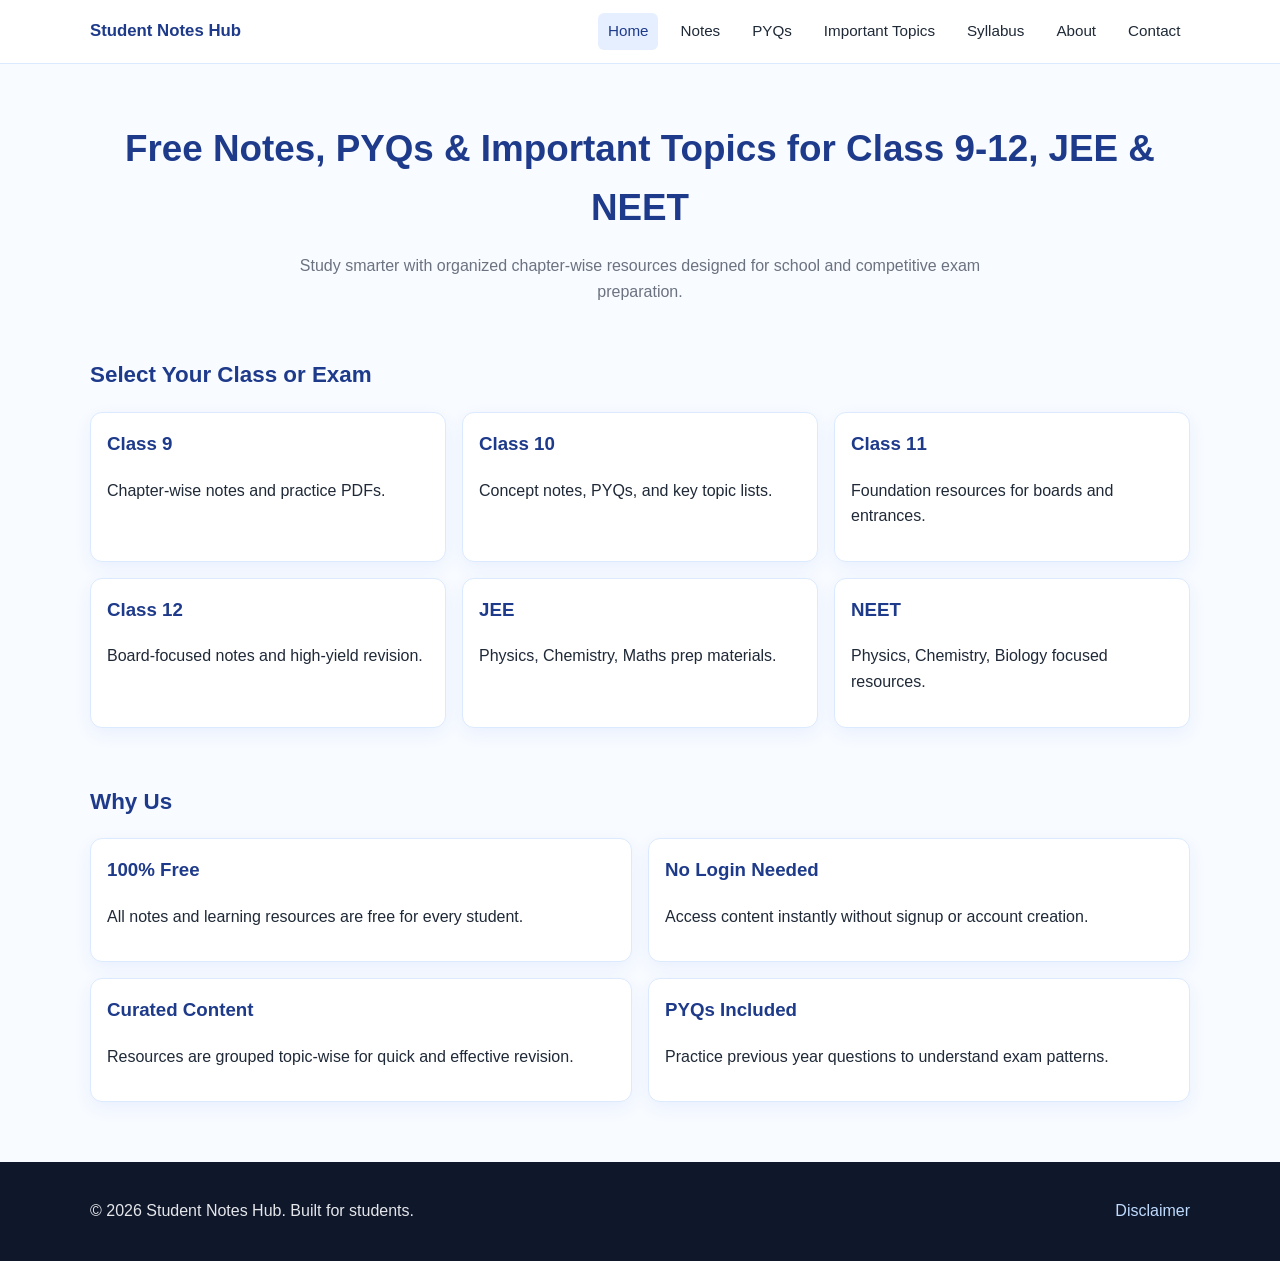
==== index.html @ 2b0ca493 "Build complete responsive static student platform site Co-authored-by: divyamyadav004-dot <325198265" ====
<!DOCTYPE html>
<html lang="en">
  <head>
    <meta charset="UTF-8" />
    <meta name="viewport" content="width=device-width, initial-scale=1.0" />
    <title>Student Notes Hub | Free Notes, PYQs & Important Topics</title>
    <link rel="stylesheet" href="css/styles.css" />
  </head>
  <body>
    <!-- Shared navigation -->
    <header class="site-header">
      <div class="container navbar">
        <a class="brand" href="index.html">Student Notes Hub</a>
        <button class="nav-toggle" type="button" data-nav-toggle>☰ Menu</button>
        <nav class="nav-links" data-nav-links>
          <a class="active" href="index.html">Home</a>
          <a href="pages/notes.html">Notes</a>
          <a href="pages/pyqs.html">PYQs</a>
          <a href="pages/important-topics.html">Important Topics</a>
          <a href="pages/syllabus.html">Syllabus</a>
          <a href="pages/about.html">About</a>
          <a href="pages/contact.html">Contact</a>
        </nav>
      </div>
    </header>

    <main>
      <section class="hero">
        <div class="container">
          <h1>Free Notes, PYQs &amp; Important Topics for Class 9-12, JEE &amp; NEET</h1>
          <p>
            Study smarter with organized chapter-wise resources designed for school and competitive exam preparation.
          </p>
        </div>
      </section>

      <section class="section">
        <div class="container">
          <h2>Select Your Class or Exam</h2>
          <div class="grid cols-3">
            <article class="card"><h3>Class 9</h3><p>Chapter-wise notes and practice PDFs.</p></article>
            <article class="card"><h3>Class 10</h3><p>Concept notes, PYQs, and key topic lists.</p></article>
            <article class="card"><h3>Class 11</h3><p>Foundation resources for boards and entrances.</p></article>
            <article class="card"><h3>Class 12</h3><p>Board-focused notes and high-yield revision.</p></article>
            <article class="card"><h3>JEE</h3><p>Physics, Chemistry, Maths prep materials.</p></article>
            <article class="card"><h3>NEET</h3><p>Physics, Chemistry, Biology focused resources.</p></article>
          </div>
        </div>
      </section>

      <section class="section">
        <div class="container">
          <h2>Why Us</h2>
          <div class="grid cols-2">
            <article class="card"><h3>100% Free</h3><p>All notes and learning resources are free for every student.</p></article>
            <article class="card"><h3>No Login Needed</h3><p>Access content instantly without signup or account creation.</p></article>
            <article class="card"><h3>Curated Content</h3><p>Resources are grouped topic-wise for quick and effective revision.</p></article>
            <article class="card"><h3>PYQs Included</h3><p>Practice previous year questions to understand exam patterns.</p></article>
          </div>
        </div>
      </section>
    </main>

    <!-- Shared footer -->
    <footer class="site-footer">
      <div class="container footer-content">
        <p>&copy; 2026 Student Notes Hub. Built for students.</p>
        <a href="pages/disclaimer.html">Disclaimer</a>
      </div>
    </footer>

    <script src="js/main.js"></script>
  </body>
</html>
---- css/styles.css ----
:root {
  --primary: #1d4ed8;
  --primary-dark: #1e3a8a;
  --bg: #f8fbff;
  --white: #ffffff;
  --text: #1f2937;
  --muted: #6b7280;
  --border: #dbeafe;
}

* {
  box-sizing: border-box;
}

body {
  margin: 0;
  font-family: "Inter", "Segoe UI", Arial, sans-serif;
  background: var(--bg);
  color: var(--text);
  line-height: 1.6;
}

.container {
  width: min(1100px, 92%);
  margin: 0 auto;
}

.site-header {
  background: var(--white);
  border-bottom: 1px solid var(--border);
  position: sticky;
  top: 0;
  z-index: 10;
}

.navbar {
  display: flex;
  justify-content: space-between;
  align-items: center;
  gap: 1rem;
  padding: 0.8rem 0;
}

.brand {
  font-weight: 700;
  color: var(--primary-dark);
  text-decoration: none;
  font-size: 1.05rem;
}

.nav-toggle {
  display: none;
  border: 1px solid var(--border);
  border-radius: 6px;
  background: var(--white);
  color: var(--primary-dark);
  padding: 0.4rem 0.6rem;
  font-size: 1rem;
}

.nav-links {
  display: flex;
  gap: 0.8rem;
  flex-wrap: wrap;
}

.nav-links a {
  color: var(--text);
  text-decoration: none;
  padding: 0.4rem 0.6rem;
  border-radius: 6px;
  font-size: 0.95rem;
}

.nav-links a:hover,
.nav-links a.active {
  background: #e6efff;
  color: var(--primary-dark);
}

.hero {
  padding: 3.5rem 0 2rem;
  text-align: center;
}

.hero h1 {
  margin: 0;
  color: var(--primary-dark);
  font-size: clamp(1.5rem, 4vw, 2.3rem);
}

.hero p {
  margin: 1rem auto 0;
  max-width: 700px;
  color: var(--muted);
}

.section {
  padding: 1.3rem 0 2.2rem;
}

.section h2 {
  margin-top: 0;
  color: var(--primary-dark);
  font-size: 1.4rem;
}

.grid {
  display: grid;
  gap: 1rem;
}

.grid.cols-2 {
  grid-template-columns: repeat(2, minmax(0, 1fr));
}

.grid.cols-3 {
  grid-template-columns: repeat(3, minmax(0, 1fr));
}

.card {
  background: var(--white);
  border: 1px solid var(--border);
  border-radius: 12px;
  padding: 1rem;
  box-shadow: 0 6px 18px rgba(37, 99, 235, 0.07);
}

.card h3,
.card h4 {
  margin-top: 0;
  color: var(--primary-dark);
}

.list {
  list-style: none;
  margin: 0;
  padding: 0;
}

.list li {
  padding: 0.55rem 0;
  border-bottom: 1px dashed #d6e4ff;
}

.list li:last-child {
  border-bottom: none;
}

.list-row {
  display: flex;
  justify-content: space-between;
  align-items: center;
  gap: 0.8rem;
  flex-wrap: wrap;
}

.btn {
  display: inline-block;
  text-decoration: none;
  border: none;
  background: var(--primary);
  color: var(--white);
  padding: 0.45rem 0.75rem;
  border-radius: 8px;
  font-size: 0.9rem;
  cursor: pointer;
}

.btn:hover {
  background: var(--primary-dark);
}

.note {
  border-left: 4px solid #f59e0b;
  background: #fff7e6;
  padding: 0.8rem;
  border-radius: 8px;
  font-size: 0.93rem;
}

.form-group {
  margin-bottom: 1rem;
}

label {
  display: block;
  font-weight: 600;
  margin-bottom: 0.35rem;
}

input,
textarea {
  width: 100%;
  border: 1px solid #bfd4ff;
  border-radius: 8px;
  padding: 0.7rem;
  font: inherit;
}

textarea {
  min-height: 130px;
  resize: vertical;
}

.site-footer {
  margin-top: 1.5rem;
  background: #0f172a;
  color: #e5e7eb;
  padding: 1.3rem 0;
}

.footer-content {
  display: flex;
  justify-content: space-between;
  gap: 1rem;
  align-items: center;
  flex-wrap: wrap;
}

.footer-content a {
  color: #bfdbfe;
  text-decoration: none;
}

@media (max-width: 900px) {
  .grid.cols-3 {
    grid-template-columns: repeat(2, minmax(0, 1fr));
  }
}

@media (max-width: 720px) {
  .nav-toggle {
    display: block;
  }

  .navbar {
    align-items: flex-start;
    flex-direction: column;
  }

  .nav-links {
    display: none;
    width: 100%;
    flex-direction: column;
    gap: 0.2rem;
  }

  .nav-links.open {
    display: flex;
  }

  .nav-links a {
    width: 100%;
  }

  .grid.cols-2,
  .grid.cols-3 {
    grid-template-columns: 1fr;
  }
}
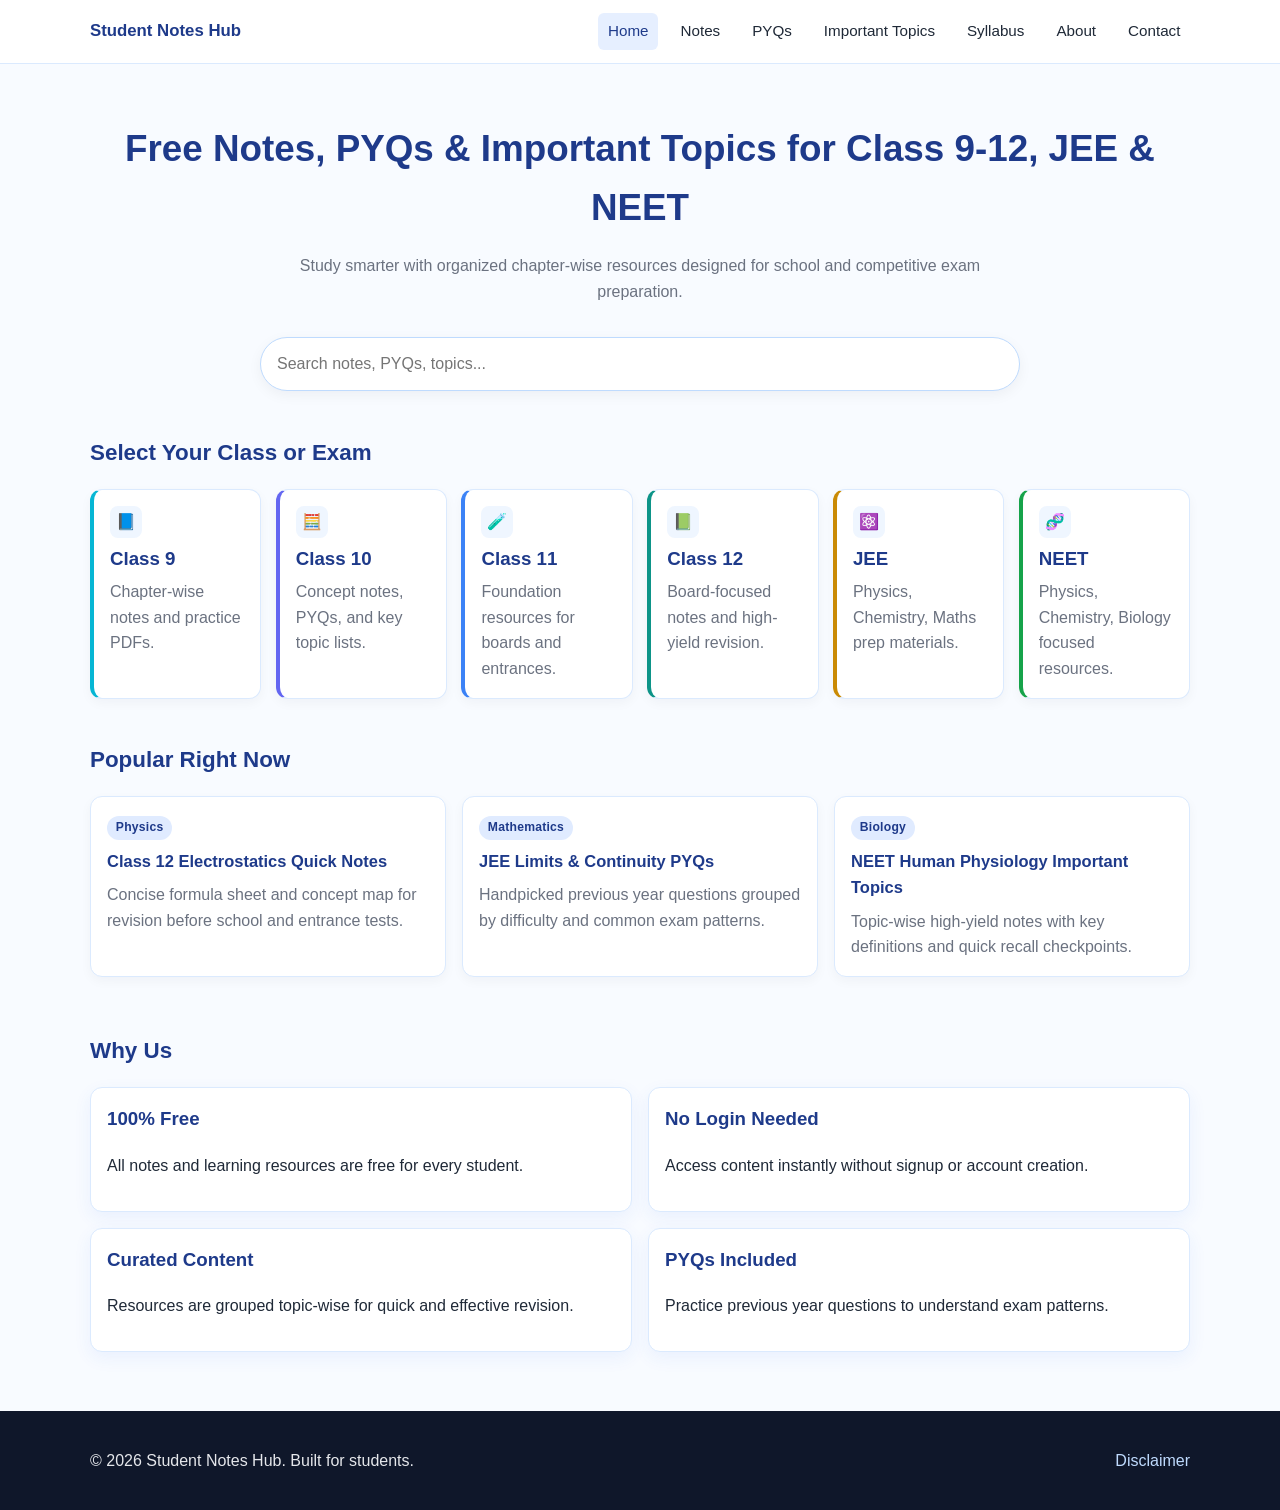
==== commit 35816af8: "Redesign homepage with Scribd-inspired layout Co-authored-by: divyamyadav004-dot <325198265+divyamya" ====
--- a/index.html
+++ b/index.html
@@ -34,16 +34,80 @@
         </div>
       </section>
 
-      <section class="section">
+      <!-- Homepage search bar (UI only; search behavior can be added later) -->
+      <section class="section home-search-section">
+        <div class="container">
+          <div class="home-search-wrap">
+            <label class="sr-only" for="homepage-search">Search notes and topics</label>
+            <input
+              id="homepage-search"
+              type="search"
+              placeholder="Search notes, PYQs, topics..."
+              aria-label="Search notes, PYQs, topics"
+            />
+          </div>
+        </div>
+      </section>
+
+      <!-- Scribd-inspired browse tiles -->
+      <section class="section section-compact">
         <div class="container">
           <h2>Select Your Class or Exam</h2>
-          <div class="grid cols-3">
-            <article class="card"><h3>Class 9</h3><p>Chapter-wise notes and practice PDFs.</p></article>
-            <article class="card"><h3>Class 10</h3><p>Concept notes, PYQs, and key topic lists.</p></article>
-            <article class="card"><h3>Class 11</h3><p>Foundation resources for boards and entrances.</p></article>
-            <article class="card"><h3>Class 12</h3><p>Board-focused notes and high-yield revision.</p></article>
-            <article class="card"><h3>JEE</h3><p>Physics, Chemistry, Maths prep materials.</p></article>
-            <article class="card"><h3>NEET</h3><p>Physics, Chemistry, Biology focused resources.</p></article>
+          <div class="home-class-grid">
+            <article class="card class-tile accent-cyan">
+              <span class="tile-icon" aria-hidden="true">📘</span>
+              <h3>Class 9</h3>
+              <p>Chapter-wise notes and practice PDFs.</p>
+            </article>
+            <article class="card class-tile accent-indigo">
+              <span class="tile-icon" aria-hidden="true">🧮</span>
+              <h3>Class 10</h3>
+              <p>Concept notes, PYQs, and key topic lists.</p>
+            </article>
+            <article class="card class-tile accent-blue">
+              <span class="tile-icon" aria-hidden="true">🧪</span>
+              <h3>Class 11</h3>
+              <p>Foundation resources for boards and entrances.</p>
+            </article>
+            <article class="card class-tile accent-teal">
+              <span class="tile-icon" aria-hidden="true">📗</span>
+              <h3>Class 12</h3>
+              <p>Board-focused notes and high-yield revision.</p>
+            </article>
+            <article class="card class-tile accent-gold">
+              <span class="tile-icon" aria-hidden="true">⚛️</span>
+              <h3>JEE</h3>
+              <p>Physics, Chemistry, Maths prep materials.</p>
+            </article>
+            <article class="card class-tile accent-green">
+              <span class="tile-icon" aria-hidden="true">🧬</span>
+              <h3>NEET</h3>
+              <p>Physics, Chemistry, Biology focused resources.</p>
+            </article>
+          </div>
+        </div>
+      </section>
+
+      <!-- Document preview style cards -->
+      <section class="section section-compact">
+        <div class="container">
+          <h2>Popular Right Now</h2>
+          <div class="home-feature-grid">
+            <article class="card feature-card">
+              <span class="feature-tag">Physics</span>
+              <h3>Class 12 Electrostatics Quick Notes</h3>
+              <p>Concise formula sheet and concept map for revision before school and entrance tests.</p>
+            </article>
+            <article class="card feature-card">
+              <span class="feature-tag">Mathematics</span>
+              <h3>JEE Limits &amp; Continuity PYQs</h3>
+              <p>Handpicked previous year questions grouped by difficulty and common exam patterns.</p>
+            </article>
+            <article class="card feature-card">
+              <span class="feature-tag">Biology</span>
+              <h3>NEET Human Physiology Important Topics</h3>
+              <p>Topic-wise high-yield notes with key definitions and quick recall checkpoints.</p>
+            </article>
           </div>
         </div>
       </section>
--- a/css/styles.css
+++ b/css/styles.css
@@ -95,8 +95,24 @@
   color: var(--muted);
 }
 
+.sr-only {
+  position: absolute;
+  width: 1px;
+  height: 1px;
+  padding: 0;
+  margin: -1px;
+  overflow: hidden;
+  clip: rect(0, 0, 0, 0);
+  white-space: nowrap;
+  border: 0;
+}
+
 .section {
   padding: 1.3rem 0 2.2rem;
+}
+
+.section-compact {
+  padding-top: 0.5rem;
 }
 
 .section h2 {
@@ -130,6 +146,116 @@
 .card h4 {
   margin-top: 0;
   color: var(--primary-dark);
+}
+
+/* Homepage redesign: search and document-library inspired tiles */
+.home-search-section {
+  padding-top: 0;
+}
+
+.home-search-wrap {
+  max-width: 760px;
+  margin: 0 auto;
+}
+
+.home-search-wrap input {
+  border: 1px solid #bfdbfe;
+  background: var(--white);
+  border-radius: 999px;
+  padding: 0.85rem 1rem;
+  box-shadow: 0 4px 14px rgba(15, 23, 42, 0.05);
+}
+
+.home-search-wrap input:focus {
+  outline: 2px solid #93c5fd;
+  outline-offset: 2px;
+}
+
+.home-class-grid {
+  display: grid;
+  grid-template-columns: repeat(2, minmax(0, 1fr));
+  gap: 0.9rem;
+}
+
+.class-tile {
+  position: relative;
+  border-left: 4px solid transparent;
+  box-shadow: 0 4px 12px rgba(15, 23, 42, 0.04);
+}
+
+.tile-icon {
+  display: inline-flex;
+  width: 2rem;
+  height: 2rem;
+  align-items: center;
+  justify-content: center;
+  border-radius: 8px;
+  background: #eff6ff;
+  margin-bottom: 0.35rem;
+}
+
+.class-tile h3 {
+  margin-bottom: 0.35rem;
+}
+
+.class-tile p {
+  margin: 0;
+  color: var(--muted);
+}
+
+.accent-cyan {
+  border-left-color: #06b6d4;
+}
+
+.accent-indigo {
+  border-left-color: #6366f1;
+}
+
+.accent-blue {
+  border-left-color: #3b82f6;
+}
+
+.accent-teal {
+  border-left-color: #0d9488;
+}
+
+.accent-gold {
+  border-left-color: #ca8a04;
+}
+
+.accent-green {
+  border-left-color: #16a34a;
+}
+
+.home-feature-grid {
+  display: grid;
+  grid-template-columns: repeat(1, minmax(0, 1fr));
+  gap: 1rem;
+}
+
+.feature-card {
+  box-shadow: 0 4px 12px rgba(15, 23, 42, 0.04);
+}
+
+.feature-card h3 {
+  margin: 0.5rem 0;
+  font-size: 1.03rem;
+}
+
+.feature-card p {
+  margin: 0;
+  color: var(--muted);
+}
+
+.feature-tag {
+  display: inline-block;
+  background: #e0ebff;
+  color: var(--primary-dark);
+  border-radius: 999px;
+  padding: 0.15rem 0.55rem;
+  font-size: 0.76rem;
+  font-weight: 600;
+  letter-spacing: 0.02em;
 }
 
 .list {
@@ -229,6 +355,26 @@
   }
 }
 
+@media (min-width: 900px) {
+  .home-class-grid {
+    grid-template-columns: repeat(4, minmax(0, 1fr));
+  }
+
+  .home-feature-grid {
+    grid-template-columns: repeat(2, minmax(0, 1fr));
+  }
+}
+
+@media (min-width: 1200px) {
+  .home-class-grid {
+    grid-template-columns: repeat(6, minmax(0, 1fr));
+  }
+
+  .home-feature-grid {
+    grid-template-columns: repeat(3, minmax(0, 1fr));
+  }
+}
+
 @media (max-width: 720px) {
   .nav-toggle {
     display: block;
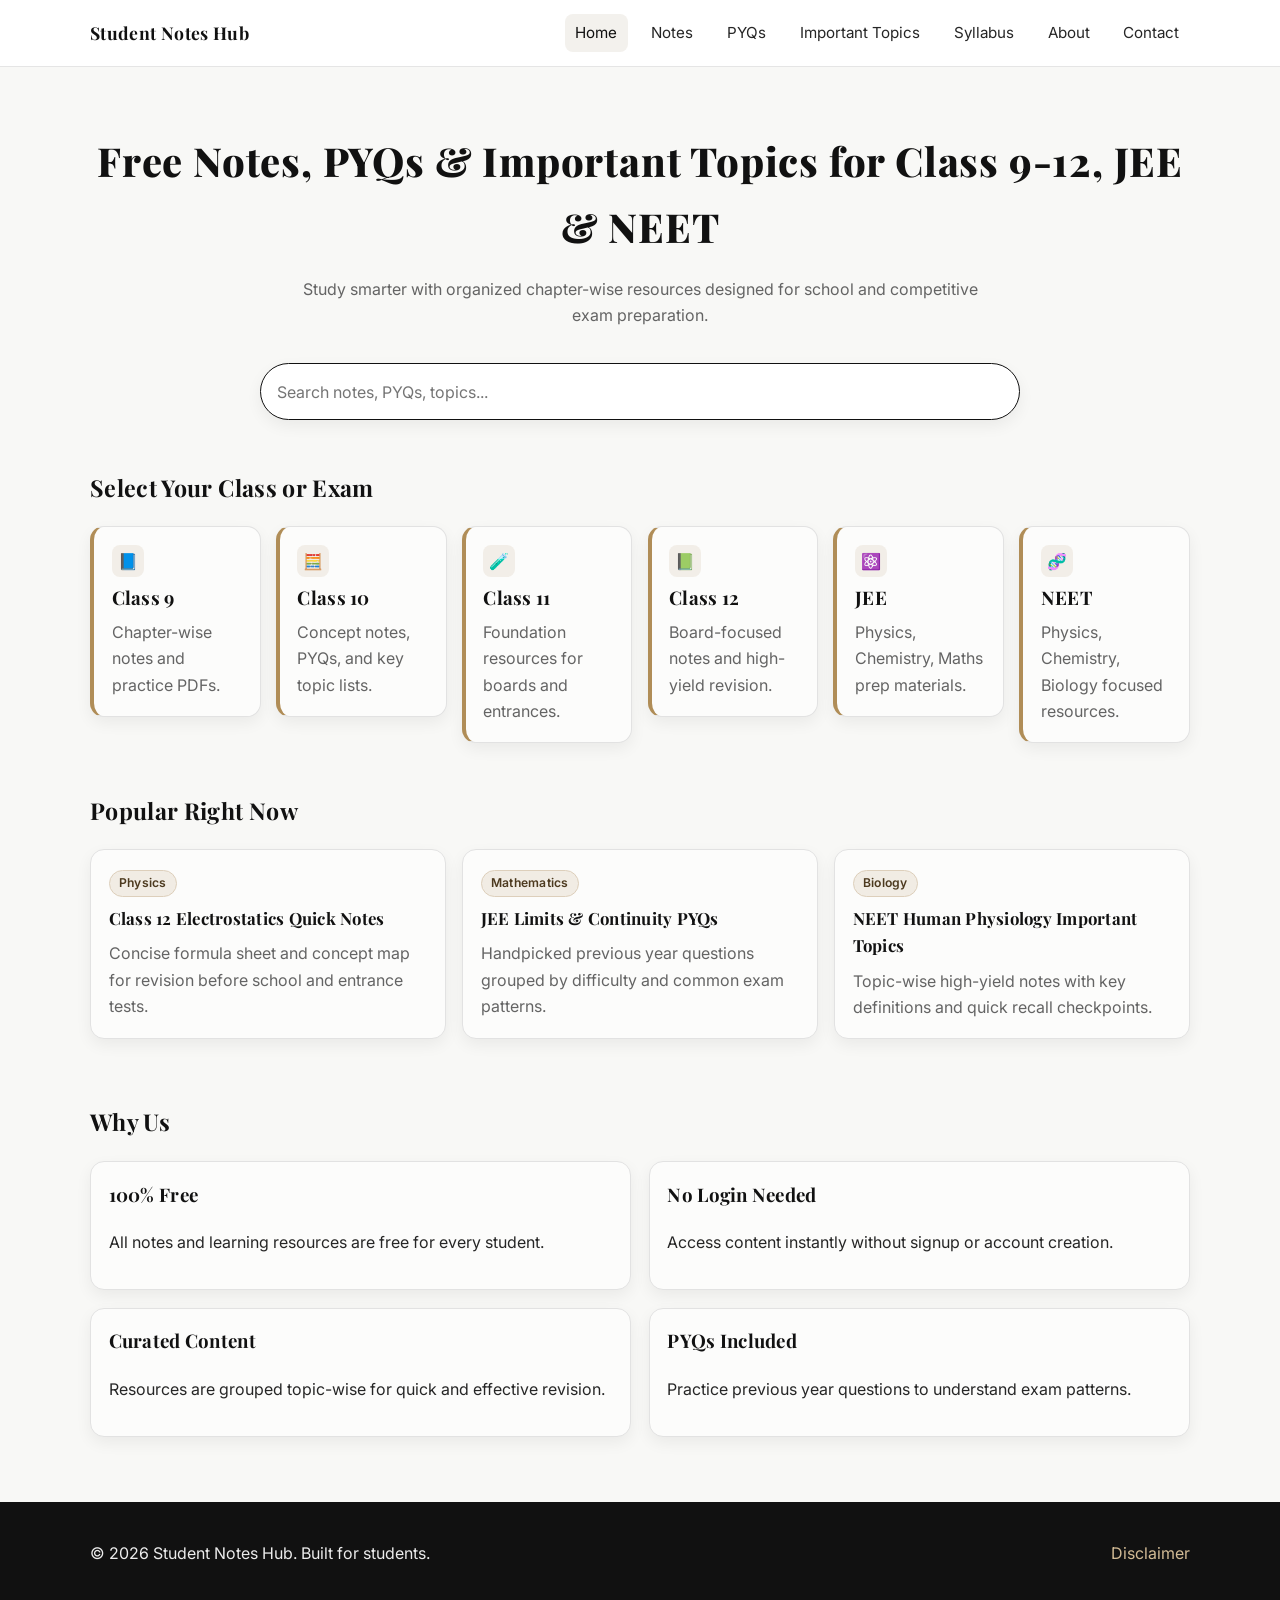
==== commit dd682a84: "Add clickable homepage cards and wire PDF resources Co-authored-by: divyamyadav004-dot <325198265+di" ====
--- a/index.html
+++ b/index.html
@@ -54,36 +54,48 @@
         <div class="container">
           <h2>Select Your Class or Exam</h2>
           <div class="home-class-grid">
-            <article class="card class-tile accent-cyan">
-              <span class="tile-icon" aria-hidden="true">📘</span>
-              <h3>Class 9</h3>
-              <p>Chapter-wise notes and practice PDFs.</p>
-            </article>
-            <article class="card class-tile accent-indigo">
-              <span class="tile-icon" aria-hidden="true">🧮</span>
-              <h3>Class 10</h3>
-              <p>Concept notes, PYQs, and key topic lists.</p>
-            </article>
-            <article class="card class-tile accent-blue">
-              <span class="tile-icon" aria-hidden="true">🧪</span>
-              <h3>Class 11</h3>
-              <p>Foundation resources for boards and entrances.</p>
-            </article>
-            <article class="card class-tile accent-teal">
-              <span class="tile-icon" aria-hidden="true">📗</span>
-              <h3>Class 12</h3>
-              <p>Board-focused notes and high-yield revision.</p>
-            </article>
-            <article class="card class-tile accent-gold">
-              <span class="tile-icon" aria-hidden="true">⚛️</span>
-              <h3>JEE</h3>
-              <p>Physics, Chemistry, Maths prep materials.</p>
-            </article>
-            <article class="card class-tile accent-green">
-              <span class="tile-icon" aria-hidden="true">🧬</span>
-              <h3>NEET</h3>
-              <p>Physics, Chemistry, Biology focused resources.</p>
-            </article>
+            <a class="class-tile-link" href="pages/notes.html?track=class9">
+              <article class="card class-tile accent-cyan">
+                <span class="tile-icon" aria-hidden="true">📘</span>
+                <h3>Class 9</h3>
+                <p>Chapter-wise notes and practice PDFs.</p>
+              </article>
+            </a>
+            <a class="class-tile-link" href="pages/notes.html?track=class10">
+              <article class="card class-tile accent-indigo">
+                <span class="tile-icon" aria-hidden="true">🧮</span>
+                <h3>Class 10</h3>
+                <p>Concept notes, PYQs, and key topic lists.</p>
+              </article>
+            </a>
+            <a class="class-tile-link" href="pages/notes.html?track=class11">
+              <article class="card class-tile accent-blue">
+                <span class="tile-icon" aria-hidden="true">🧪</span>
+                <h3>Class 11</h3>
+                <p>Foundation resources for boards and entrances.</p>
+              </article>
+            </a>
+            <a class="class-tile-link" href="pages/notes.html?track=class12">
+              <article class="card class-tile accent-teal">
+                <span class="tile-icon" aria-hidden="true">📗</span>
+                <h3>Class 12</h3>
+                <p>Board-focused notes and high-yield revision.</p>
+              </article>
+            </a>
+            <a class="class-tile-link" href="pages/notes.html?track=jee">
+              <article class="card class-tile accent-gold">
+                <span class="tile-icon" aria-hidden="true">⚛️</span>
+                <h3>JEE</h3>
+                <p>Physics, Chemistry, Maths prep materials.</p>
+              </article>
+            </a>
+            <a class="class-tile-link" href="pages/notes.html?track=neet">
+              <article class="card class-tile accent-green">
+                <span class="tile-icon" aria-hidden="true">🧬</span>
+                <h3>NEET</h3>
+                <p>Physics, Chemistry, Biology focused resources.</p>
+              </article>
+            </a>
           </div>
         </div>
       </section>
--- a/css/styles.css
+++ b/css/styles.css
@@ -1,11 +1,19 @@
+@import url("https://fonts.googleapis.com/css2?family=Inter:wght@400;500;600;700&family=Playfair+Display:wght@600;700;800&display=swap");
+
 :root {
-  --primary: #1d4ed8;
-  --primary-dark: #1e3a8a;
-  --bg: #f8fbff;
+  --primary: #111111;
+  --primary-dark: #000000;
+  --bg: #f8f8f6;
   --white: #ffffff;
-  --text: #1f2937;
-  --muted: #6b7280;
-  --border: #dbeafe;
+  --text: #262626;
+  --heading: #111111;
+  --muted: #646464;
+  --border: #d9d9d9;
+  --accent: #b08d57;
+  --accent-soft: #d2bb95;
+  --surface: #fcfcfb;
+  --shadow-sm: 0 6px 16px rgba(17, 17, 17, 0.06);
+  --shadow-md: 0 14px 30px rgba(17, 17, 17, 0.11);
 }
 
 * {
@@ -17,7 +25,7 @@
   font-family: "Inter", "Segoe UI", Arial, sans-serif;
   background: var(--bg);
   color: var(--text);
-  line-height: 1.6;
+  line-height: 1.65;
 }
 
 .container {
@@ -26,11 +34,12 @@
 }
 
 .site-header {
-  background: var(--white);
-  border-bottom: 1px solid var(--border);
+  background: rgba(255, 255, 255, 0.96);
+  border-bottom: 1px solid #e5e5e5;
   position: sticky;
   top: 0;
   z-index: 10;
+  backdrop-filter: blur(10px);
 }
 
 .navbar {
@@ -38,24 +47,32 @@
   justify-content: space-between;
   align-items: center;
   gap: 1rem;
-  padding: 0.8rem 0;
+  padding: 0.85rem 0;
 }
 
 .brand {
+  font-family: "Playfair Display", Georgia, serif;
   font-weight: 700;
-  color: var(--primary-dark);
+  color: var(--heading);
   text-decoration: none;
-  font-size: 1.05rem;
+  font-size: 1.1rem;
+  letter-spacing: 0.02em;
 }
 
 .nav-toggle {
   display: none;
-  border: 1px solid var(--border);
-  border-radius: 6px;
+  border: 1px solid #1a1a1a;
+  border-radius: 10px;
   background: var(--white);
-  color: var(--primary-dark);
-  padding: 0.4rem 0.6rem;
+  color: var(--heading);
+  padding: 0.45rem 0.65rem;
   font-size: 1rem;
+  transition: all 0.2s ease;
+}
+
+.nav-toggle:hover {
+  transform: translateY(-1px);
+  box-shadow: var(--shadow-sm);
 }
 
 .nav-links {
@@ -67,26 +84,30 @@
 .nav-links a {
   color: var(--text);
   text-decoration: none;
-  padding: 0.4rem 0.6rem;
-  border-radius: 6px;
+  padding: 0.42rem 0.66rem;
+  border-radius: 8px;
   font-size: 0.95rem;
+  transition: all 0.2s ease;
 }
 
 .nav-links a:hover,
 .nav-links a.active {
-  background: #e6efff;
-  color: var(--primary-dark);
+  background: #f3f1ed;
+  color: var(--heading);
 }
 
 .hero {
-  padding: 3.5rem 0 2rem;
+  padding: 3.8rem 0 2.2rem;
   text-align: center;
 }
 
 .hero h1 {
   margin: 0;
-  color: var(--primary-dark);
-  font-size: clamp(1.5rem, 4vw, 2.3rem);
+  color: var(--heading);
+  font-family: "Playfair Display", Georgia, serif;
+  font-size: clamp(1.7rem, 4vw, 2.5rem);
+  font-weight: 800;
+  letter-spacing: 0.02em;
 }
 
 .hero p {
@@ -108,22 +129,31 @@
 }
 
 .section {
-  padding: 1.3rem 0 2.2rem;
+  padding: 1.6rem 0 2.4rem;
 }
 
 .section-compact {
-  padding-top: 0.5rem;
+  padding-top: 0.65rem;
+}
+
+h1,
+h2,
+h3,
+h4 {
+  color: var(--heading);
+  font-family: "Playfair Display", Georgia, serif;
+  font-weight: 700;
+  letter-spacing: 0.015em;
 }
 
 .section h2 {
   margin-top: 0;
-  color: var(--primary-dark);
-  font-size: 1.4rem;
+  font-size: 1.45rem;
 }
 
 .grid {
   display: grid;
-  gap: 1rem;
+  gap: 1.1rem;
 }
 
 .grid.cols-2 {
@@ -135,17 +165,24 @@
 }
 
 .card {
-  background: var(--white);
-  border: 1px solid var(--border);
-  border-radius: 12px;
-  padding: 1rem;
-  box-shadow: 0 6px 18px rgba(37, 99, 235, 0.07);
+  background: var(--surface);
+  border: 1px solid #e2e2e2;
+  border-radius: 14px;
+  padding: 1.1rem;
+  box-shadow: var(--shadow-sm);
+  transition: transform 0.25s ease, box-shadow 0.25s ease, border-color 0.25s ease;
+}
+
+.card:hover {
+  transform: translateY(-3px);
+  box-shadow: var(--shadow-md);
+  border-color: #cfcfcf;
 }
 
 .card h3,
 .card h4 {
   margin-top: 0;
-  color: var(--primary-dark);
+  color: var(--heading);
 }
 
 /* Homepage redesign: search and document-library inspired tiles */
@@ -159,28 +196,38 @@
 }
 
 .home-search-wrap input {
-  border: 1px solid #bfdbfe;
+  border: 1px solid #111111;
   background: var(--white);
   border-radius: 999px;
-  padding: 0.85rem 1rem;
-  box-shadow: 0 4px 14px rgba(15, 23, 42, 0.05);
+  padding: 0.88rem 1rem;
+  box-shadow: 0 6px 16px rgba(15, 15, 15, 0.06);
 }
 
 .home-search-wrap input:focus {
-  outline: 2px solid #93c5fd;
+  outline: 2px solid var(--accent-soft);
   outline-offset: 2px;
 }
 
 .home-class-grid {
   display: grid;
   grid-template-columns: repeat(2, minmax(0, 1fr));
-  gap: 0.9rem;
+  gap: 0.95rem;
+}
+
+.class-tile-link {
+  text-decoration: none;
+  color: inherit;
+}
+
+.class-tile-link:focus-visible {
+  outline: 2px solid var(--accent-soft);
+  outline-offset: 3px;
+  border-radius: 14px;
 }
 
 .class-tile {
   position: relative;
-  border-left: 4px solid transparent;
-  box-shadow: 0 4px 12px rgba(15, 23, 42, 0.04);
+  border-left: 4px solid var(--accent);
 }
 
 .tile-icon {
@@ -190,7 +237,7 @@
   align-items: center;
   justify-content: center;
   border-radius: 8px;
-  background: #eff6ff;
+  background: #f2eee8;
   margin-bottom: 0.35rem;
 }
 
@@ -203,28 +250,13 @@
   color: var(--muted);
 }
 
-.accent-cyan {
-  border-left-color: #06b6d4;
-}
-
-.accent-indigo {
-  border-left-color: #6366f1;
-}
-
-.accent-blue {
-  border-left-color: #3b82f6;
-}
-
-.accent-teal {
-  border-left-color: #0d9488;
-}
-
-.accent-gold {
-  border-left-color: #ca8a04;
-}
-
+.accent-cyan,
+.accent-indigo,
+.accent-blue,
+.accent-teal,
+.accent-gold,
 .accent-green {
-  border-left-color: #16a34a;
+  border-left-color: var(--accent);
 }
 
 .home-feature-grid {
@@ -234,12 +266,12 @@
 }
 
 .feature-card {
-  box-shadow: 0 4px 12px rgba(15, 23, 42, 0.04);
+  box-shadow: var(--shadow-sm);
 }
 
 .feature-card h3 {
   margin: 0.5rem 0;
-  font-size: 1.03rem;
+  font-size: 1.05rem;
 }
 
 .feature-card p {
@@ -249,10 +281,11 @@
 
 .feature-tag {
   display: inline-block;
-  background: #e0ebff;
-  color: var(--primary-dark);
+  background: #f1ece4;
+  color: #4d3a1f;
+  border: 1px solid #ddcfbb;
   border-radius: 999px;
-  padding: 0.15rem 0.55rem;
+  padding: 0.16rem 0.58rem;
   font-size: 0.76rem;
   font-weight: 600;
   letter-spacing: 0.02em;
@@ -265,8 +298,8 @@
 }
 
 .list li {
-  padding: 0.55rem 0;
-  border-bottom: 1px dashed #d6e4ff;
+  padding: 0.58rem 0;
+  border-bottom: 1px dashed #d6d6d6;
 }
 
 .list li:last-child {
@@ -284,24 +317,34 @@
 .btn {
   display: inline-block;
   text-decoration: none;
-  border: none;
-  background: var(--primary);
+  border: 1px solid #0f0f0f;
+  background: linear-gradient(180deg, #222222 0%, #111111 100%);
   color: var(--white);
-  padding: 0.45rem 0.75rem;
-  border-radius: 8px;
+  padding: 0.52rem 0.85rem;
+  border-radius: 10px;
   font-size: 0.9rem;
+  font-weight: 600;
+  letter-spacing: 0.01em;
   cursor: pointer;
+  transition: transform 0.2s ease, box-shadow 0.2s ease, filter 0.2s ease;
+  box-shadow: 0 6px 12px rgba(0, 0, 0, 0.22);
 }
 
 .btn:hover {
-  background: var(--primary-dark);
+  transform: translateY(-1px);
+  filter: brightness(1.08);
+  box-shadow: 0 10px 18px rgba(0, 0, 0, 0.24);
+}
+
+.btn:active {
+  transform: translateY(0);
 }
 
 .note {
-  border-left: 4px solid #f59e0b;
-  background: #fff7e6;
-  padding: 0.8rem;
-  border-radius: 8px;
+  border-left: 4px solid var(--accent);
+  background: #f8f4ee;
+  padding: 0.85rem;
+  border-radius: 10px;
   font-size: 0.93rem;
 }
 
@@ -318,10 +361,20 @@
 input,
 textarea {
   width: 100%;
-  border: 1px solid #bfd4ff;
-  border-radius: 8px;
-  padding: 0.7rem;
+  border: 1px solid #c7c7c7;
+  border-radius: 10px;
+  padding: 0.72rem;
   font: inherit;
+  background: #ffffff;
+  color: var(--text);
+  transition: border-color 0.2s ease, box-shadow 0.2s ease;
+}
+
+input:focus,
+textarea:focus {
+  outline: none;
+  border-color: #111111;
+  box-shadow: 0 0 0 3px rgba(176, 141, 87, 0.18);
 }
 
 textarea {
@@ -330,10 +383,10 @@
 }
 
 .site-footer {
-  margin-top: 1.5rem;
-  background: #0f172a;
-  color: #e5e7eb;
-  padding: 1.3rem 0;
+  margin-top: 1.7rem;
+  background: #111111;
+  color: #ececec;
+  padding: 1.35rem 0;
 }
 
 .footer-content {
@@ -345,8 +398,12 @@
 }
 
 .footer-content a {
-  color: #bfdbfe;
+  color: #d2bb95;
   text-decoration: none;
+}
+
+.footer-content a:hover {
+  color: #e6d2b5;
 }
 
 @media (max-width: 900px) {
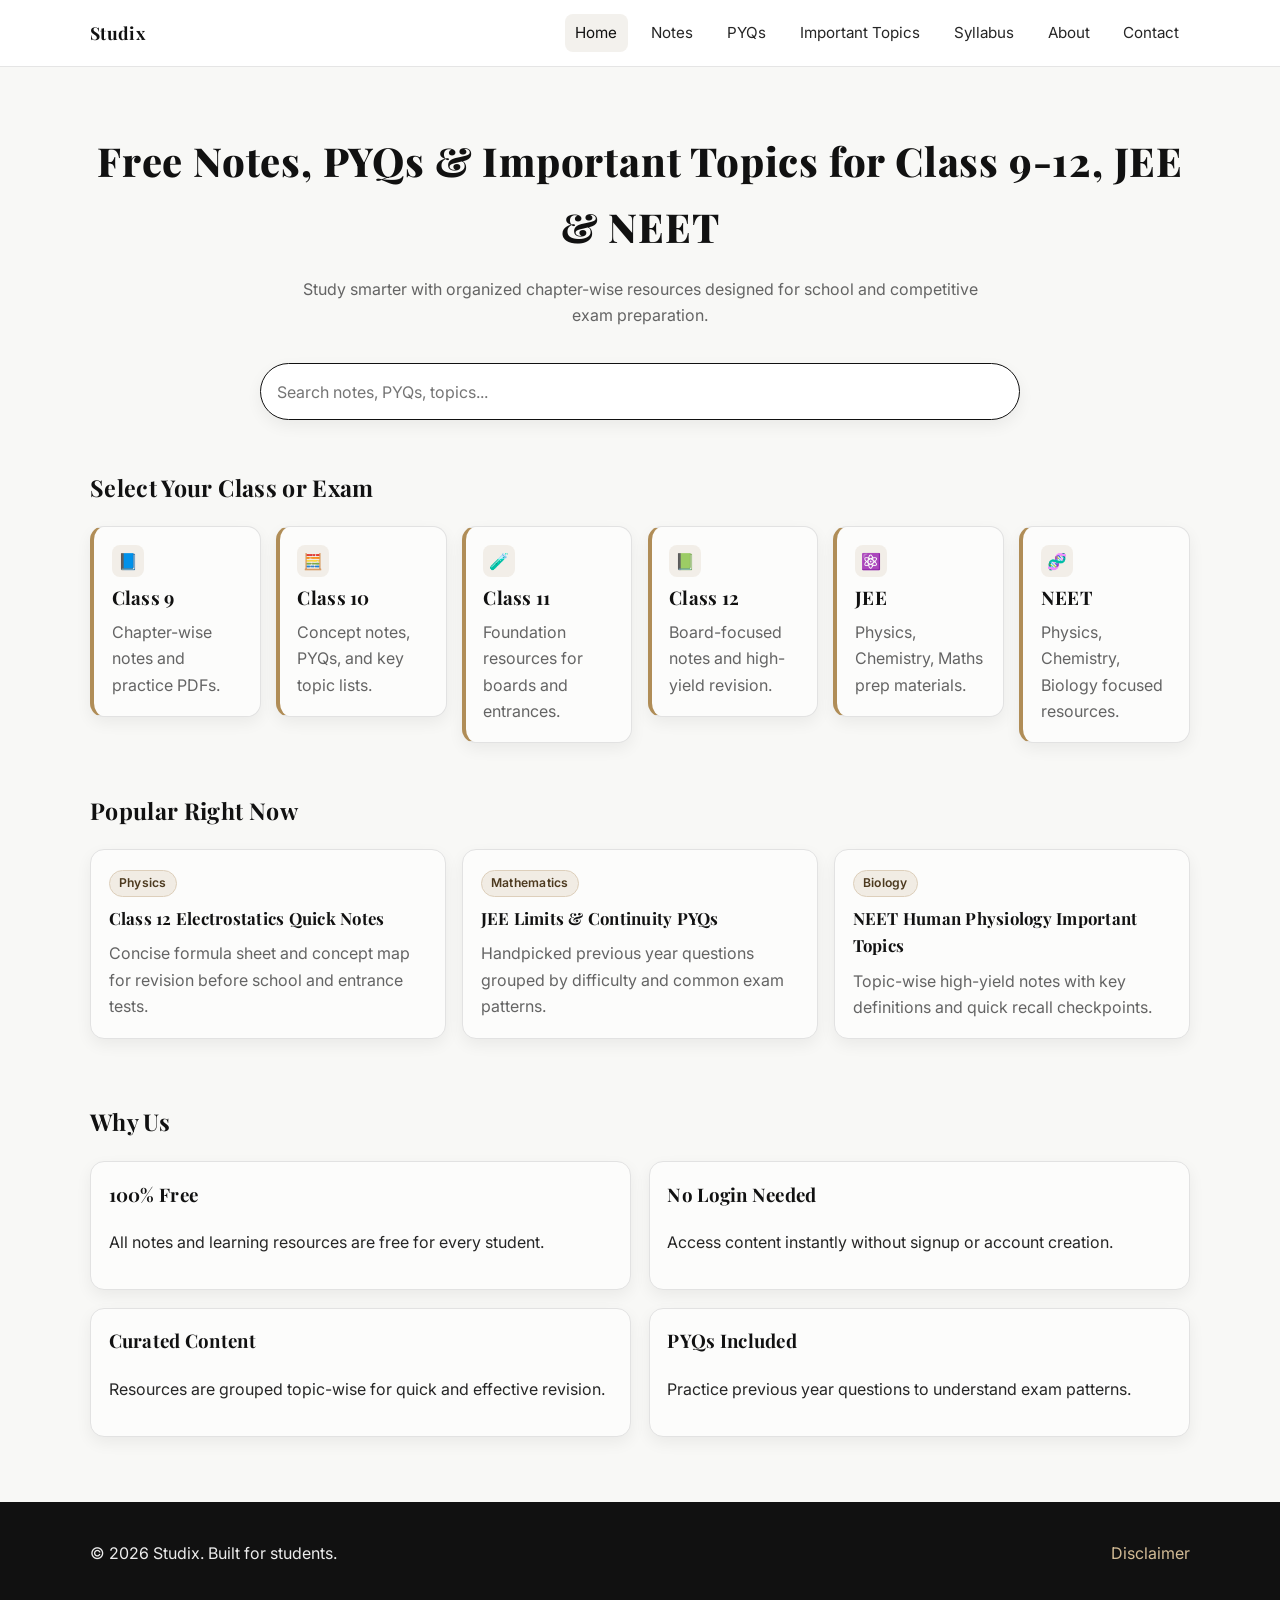
==== commit fb3e48ab: "Rename site branding to Studix across all pages Co-authored-by: divyamyadav004-dot <325198265+divyam" ====
--- a/index.html
+++ b/index.html
@@ -3,14 +3,14 @@
   <head>
     <meta charset="UTF-8" />
     <meta name="viewport" content="width=device-width, initial-scale=1.0" />
-    <title>Student Notes Hub | Free Notes, PYQs & Important Topics</title>
+    <title>Studix | Free Notes, PYQs & Important Topics</title>
     <link rel="stylesheet" href="css/styles.css" />
   </head>
   <body>
     <!-- Shared navigation -->
     <header class="site-header">
       <div class="container navbar">
-        <a class="brand" href="index.html">Student Notes Hub</a>
+        <a class="brand" href="index.html">Studix</a>
         <button class="nav-toggle" type="button" data-nav-toggle>☰ Menu</button>
         <nav class="nav-links" data-nav-links>
           <a class="active" href="index.html">Home</a>
@@ -140,7 +140,7 @@
     <!-- Shared footer -->
     <footer class="site-footer">
       <div class="container footer-content">
-        <p>&copy; 2026 Student Notes Hub. Built for students.</p>
+        <p>&copy; 2026 Studix. Built for students.</p>
         <a href="pages/disclaimer.html">Disclaimer</a>
       </div>
     </footer>
